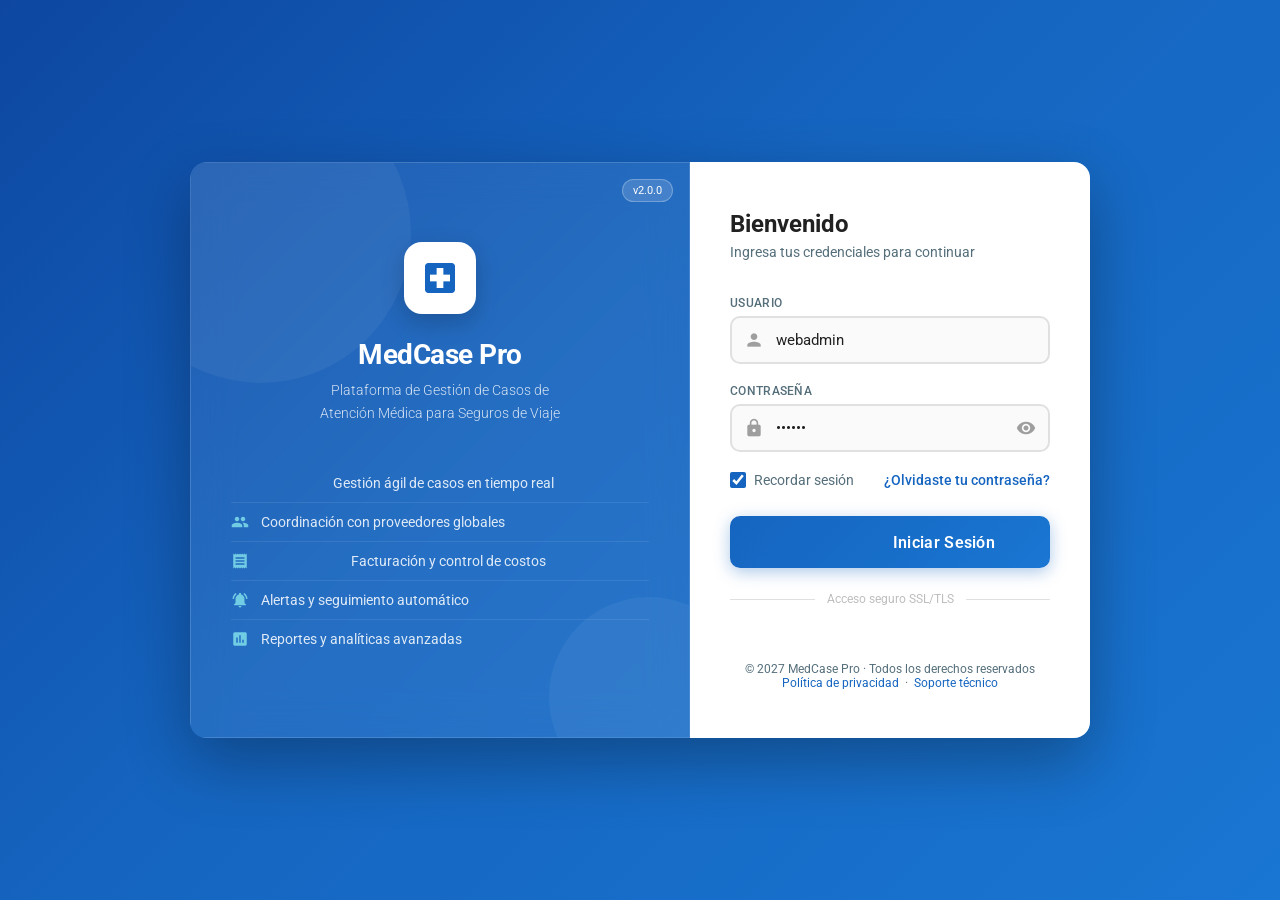
==== docs/login.html @ f03f86f4 "Rename Docs to docs to fix GitHub Pages build Co-authored-by: rockespier <5131864+rockespier@users.n" ====
<!DOCTYPE html>
<html lang="es">
<head>
  <meta charset="UTF-8">
  <meta name="viewport" content="width=device-width, initial-scale=1.0">
  <title>MedCase Pro – Iniciar Sesión</title>
  <link rel="preconnect" href="https://fonts.googleapis.com">
  <link href="https://fonts.googleapis.com/css2?family=Roboto:wght@300;400;500;700&display=swap" rel="stylesheet">
  <link href="https://fonts.googleapis.com/icon?family=Material+Icons" rel="stylesheet">
  <style>
    :root {
      --primary: #1565C0;
      --primary-dark: #0D47A1;
      --primary-50: #E3F2FD;
      --accent: #FF6F00;
      --error: #D32F2F;
      --surface: #FFFFFF;
      --bg: #F0F4F8;
      --text-primary: #212121;
      --text-secondary: #546E7A;
    }
    * { box-sizing: border-box; margin: 0; padding: 0; }
    body {
      font-family: 'Roboto', sans-serif;
      background: linear-gradient(135deg, #0D47A1 0%, #1565C0 45%, #1976D2 100%);
      min-height: 100vh;
      display: flex;
      align-items: center;
      justify-content: center;
      padding: 16px;
    }
    .login-container {
      display: flex;
      width: 100%;
      max-width: 900px;
      min-height: 540px;
      border-radius: 16px;
      overflow: hidden;
      box-shadow: 0 24px 64px rgba(0,0,0,0.3);
    }
    /* Left panel */
    .login-left {
      flex: 1;
      background: rgba(255,255,255,0.07);
      backdrop-filter: blur(20px);
      border: 1px solid rgba(255,255,255,0.15);
      display: flex;
      flex-direction: column;
      align-items: center;
      justify-content: center;
      padding: 48px 40px;
      color: white;
      position: relative;
      overflow: hidden;
    }
    .login-left::before {
      content: '';
      position: absolute;
      width: 300px; height: 300px;
      border-radius: 50%;
      background: rgba(255,255,255,0.05);
      top: -80px; left: -80px;
    }
    .login-left::after {
      content: '';
      position: absolute;
      width: 200px; height: 200px;
      border-radius: 50%;
      background: rgba(255,255,255,0.05);
      bottom: -60px; right: -60px;
    }
    .brand-logo {
      width: 72px; height: 72px;
      background: white;
      border-radius: 18px;
      display: flex;
      align-items: center;
      justify-content: center;
      margin-bottom: 24px;
      box-shadow: 0 8px 24px rgba(0,0,0,0.2);
      position: relative; z-index: 1;
    }
    .brand-logo .material-icons { font-size: 40px; color: var(--primary); }
    .brand-name {
      font-size: 28px;
      font-weight: 700;
      letter-spacing: -0.5px;
      margin-bottom: 8px;
      position: relative; z-index: 1;
    }
    .brand-tagline {
      font-size: 14px;
      font-weight: 300;
      opacity: 0.8;
      text-align: center;
      line-height: 1.6;
      max-width: 240px;
      position: relative; z-index: 1;
    }
    .features-list {
      margin-top: 40px;
      list-style: none;
      width: 100%;
      position: relative; z-index: 1;
    }
    .features-list li {
      display: flex;
      align-items: center;
      gap: 12px;
      padding: 10px 0;
      font-size: 14px;
      opacity: 0.85;
      border-bottom: 1px solid rgba(255,255,255,0.1);
    }
    .features-list li:last-child { border-bottom: none; }
    .features-list .material-icons { font-size: 18px; color: #80DEEA; }
    /* Right panel */
    .login-right {
      width: 400px;
      background: white;
      padding: 48px 40px;
      display: flex;
      flex-direction: column;
      justify-content: center;
    }
    .login-title { font-size: 24px; font-weight: 700; color: var(--text-primary); margin-bottom: 6px; }
    .login-subtitle { font-size: 14px; color: var(--text-secondary); margin-bottom: 36px; }
    .form-group { margin-bottom: 20px; }
    .form-label {
      display: block;
      font-size: 12px;
      font-weight: 500;
      color: var(--text-secondary);
      margin-bottom: 6px;
      letter-spacing: 0.3px;
      text-transform: uppercase;
    }
    .form-input {
      width: 100%;
      height: 48px;
      border: 2px solid #E0E0E0;
      border-radius: 10px;
      padding: 0 16px 0 44px;
      font-size: 15px;
      font-family: 'Roboto', sans-serif;
      color: var(--text-primary);
      transition: all 0.2s;
      background: #FAFAFA;
      outline: none;
    }
    .form-input:focus { border-color: var(--primary); background: white; box-shadow: 0 0 0 4px rgba(21,101,192,0.1); }
    .input-wrapper { position: relative; }
    .input-icon {
      position: absolute;
      left: 14px; top: 50%;
      transform: translateY(-50%);
      color: #9E9E9E;
      font-size: 20px;
    }
    .input-icon-right {
      position: absolute;
      right: 14px; top: 50%;
      transform: translateY(-50%);
      color: #9E9E9E;
      font-size: 20px;
      cursor: pointer;
      transition: color 0.2s;
    }
    .input-icon-right:hover { color: var(--primary); }
    .form-row {
      display: flex;
      align-items: center;
      justify-content: space-between;
      margin-bottom: 28px;
    }
    .checkbox-label {
      display: flex;
      align-items: center;
      gap: 8px;
      font-size: 14px;
      color: var(--text-secondary);
      cursor: pointer;
    }
    .checkbox-label input[type="checkbox"] {
      width: 16px; height: 16px;
      accent-color: var(--primary);
      cursor: pointer;
    }
    .forgot-link {
      font-size: 14px;
      color: var(--primary);
      text-decoration: none;
      font-weight: 500;
    }
    .forgot-link:hover { text-decoration: underline; }
    .btn-login {
      width: 100%;
      height: 52px;
      background: linear-gradient(135deg, #1565C0, #1976D2);
      color: white;
      border: none;
      border-radius: 10px;
      font-size: 16px;
      font-weight: 600;
      font-family: 'Roboto', sans-serif;
      cursor: pointer;
      transition: all 0.25s;
      display: flex;
      align-items: center;
      justify-content: center;
      gap: 8px;
      box-shadow: 0 4px 16px rgba(21,101,192,0.35);
      letter-spacing: 0.3px;
    }
    .btn-login:hover { transform: translateY(-2px); box-shadow: 0 8px 24px rgba(21,101,192,0.45); }
    .btn-login:active { transform: translateY(0); }
    .btn-login .material-icons { font-size: 20px; }
    .divider {
      display: flex;
      align-items: center;
      gap: 12px;
      margin: 24px 0;
      color: #BDBDBD;
      font-size: 12px;
    }
    .divider::before, .divider::after {
      content: '';
      flex: 1;
      height: 1px;
      background: #E0E0E0;
    }
    .login-footer {
      margin-top: 32px;
      text-align: center;
      font-size: 12px;
      color: var(--text-secondary);
    }
    .error-msg {
      display: none;
      background: #FFEBEE;
      border: 1px solid #FFCDD2;
      border-radius: 8px;
      padding: 12px 16px;
      font-size: 13px;
      color: var(--error);
      margin-bottom: 20px;
      align-items: center;
      gap: 8px;
    }
    .error-msg.show { display: flex; }
    .badge-version {
      position: absolute;
      top: 16px; right: 16px;
      background: rgba(255,255,255,0.15);
      color: white;
      font-size: 11px;
      padding: 4px 10px;
      border-radius: 20px;
      border: 1px solid rgba(255,255,255,0.25);
    }
    @media (max-width: 680px) {
      .login-left { display: none; }
      .login-right { width: 100%; }
    }
  </style>
</head>
<body>
  <div class="login-container">
    <!-- Left Brand Panel -->
    <div class="login-left">
      <span class="badge-version">v2.0.0</span>
      <div class="brand-logo">
        <span class="material-icons">local_hospital</span>
      </div>
      <div class="brand-name">MedCase Pro</div>
      <div class="brand-tagline">Plataforma de Gestión de Casos de Atención Médica para Seguros de Viaje</div>
      <ul class="features-list">
        <li><span class="material-icons">speed</span> Gestión ágil de casos en tiempo real</li>
        <li><span class="material-icons">people</span> Coordinación con proveedores globales</li>
        <li><span class="material-icons">receipt_long</span> Facturación y control de costos</li>
        <li><span class="material-icons">notifications_active</span> Alertas y seguimiento automático</li>
        <li><span class="material-icons">insert_chart</span> Reportes y analíticas avanzadas</li>
      </ul>
    </div>

    <!-- Right Login Form -->
    <div class="login-right">
      <div class="login-title">Bienvenido</div>
      <div class="login-subtitle">Ingresa tus credenciales para continuar</div>

      <div class="error-msg" id="errorMsg">
        <span class="material-icons">error_outline</span>
        Usuario o contraseña incorrectos. Intenta nuevamente.
      </div>

      <form onsubmit="handleLogin(event)">
        <div class="form-group">
          <label class="form-label">Usuario</label>
          <div class="input-wrapper">
            <span class="material-icons input-icon">person</span>
            <input type="text" class="form-input" id="username" placeholder="Ingresa tu usuario" value="webadmin" autocomplete="username">
          </div>
        </div>

        <div class="form-group">
          <label class="form-label">Contraseña</label>
          <div class="input-wrapper">
            <span class="material-icons input-icon">lock</span>
            <input type="password" class="form-input" id="password" placeholder="••••••••" value="123456" autocomplete="current-password">
            <span class="material-icons input-icon-right" onclick="togglePassword()" id="eyeIcon">visibility</span>
          </div>
        </div>

        <div class="form-row">
          <label class="checkbox-label">
            <input type="checkbox" checked> Recordar sesión
          </label>
          <a href="#" class="forgot-link">¿Olvidaste tu contraseña?</a>
        </div>

        <button type="submit" class="btn-login">
          <span class="material-icons">login</span>
          Iniciar Sesión
        </button>
      </form>

      <div class="divider">Acceso seguro SSL/TLS</div>

      <div class="login-footer">
        © 2027 MedCase Pro · Todos los derechos reservados<br>
        <a href="#" style="color: var(--primary); text-decoration: none;">Política de privacidad</a> &nbsp;·&nbsp;
        <a href="#" style="color: var(--primary); text-decoration: none;">Soporte técnico</a>
      </div>
    </div>
  </div>

  <script>
    function togglePassword() {
      const input = document.getElementById('password');
      const icon = document.getElementById('eyeIcon');
      if (input.type === 'password') {
        input.type = 'text';
        icon.textContent = 'visibility_off';
      } else {
        input.type = 'password';
        icon.textContent = 'visibility';
      }
    }

    function handleLogin(e) {
      e.preventDefault();
      const user = document.getElementById('username').value;
      const pass = document.getElementById('password').value;
      const err = document.getElementById('errorMsg');
      if (user === 'webadmin' && pass === '123456') {
        err.classList.remove('show');
        window.location.href = 'dashboard.html';
      } else {
        err.classList.add('show');
      }
    }
  </script>
</body>
</html>
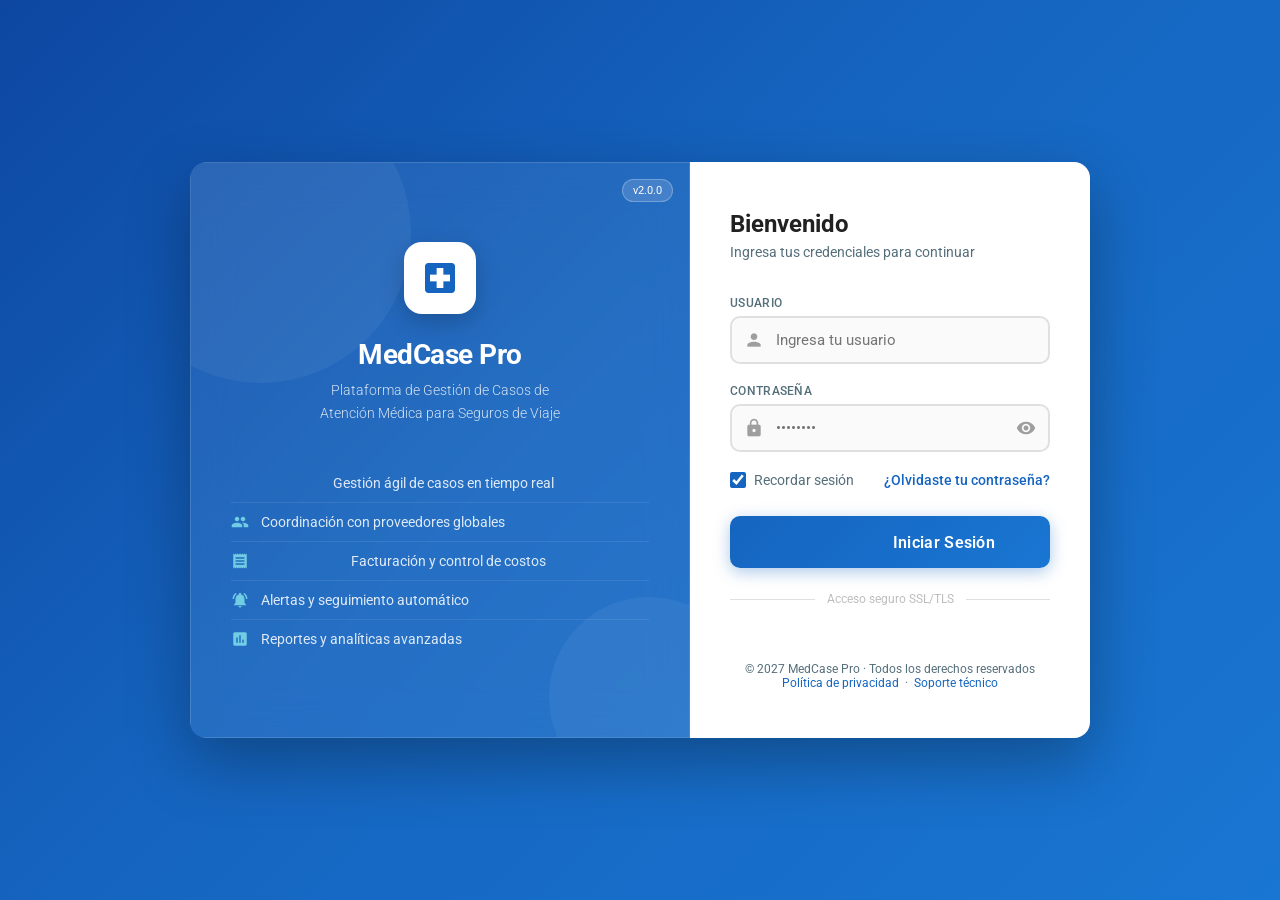
==== commit 0ab91636: "Remove hardcoded credentials from login.html Co-authored-by: rockespier <5131864+rockespier@users.no" ====
--- a/docs/login.html
+++ b/docs/login.html
@@ -298,7 +298,7 @@
           <label class="form-label">Usuario</label>
           <div class="input-wrapper">
             <span class="material-icons input-icon">person</span>
-            <input type="text" class="form-input" id="username" placeholder="Ingresa tu usuario" value="webadmin" autocomplete="username">
+            <input type="text" class="form-input" id="username" placeholder="Ingresa tu usuario" autocomplete="username">
           </div>
         </div>
 
@@ -306,7 +306,7 @@
           <label class="form-label">Contraseña</label>
           <div class="input-wrapper">
             <span class="material-icons input-icon">lock</span>
-            <input type="password" class="form-input" id="password" placeholder="••••••••" value="123456" autocomplete="current-password">
+            <input type="password" class="form-input" id="password" placeholder="••••••••" autocomplete="current-password">
             <span class="material-icons input-icon-right" onclick="togglePassword()" id="eyeIcon">visibility</span>
           </div>
         </div>
@@ -349,15 +349,8 @@
 
     function handleLogin(e) {
       e.preventDefault();
-      const user = document.getElementById('username').value;
-      const pass = document.getElementById('password').value;
       const err = document.getElementById('errorMsg');
-      if (user === 'webadmin' && pass === '123456') {
-        err.classList.remove('show');
-        window.location.href = 'dashboard.html';
-      } else {
-        err.classList.add('show');
-      }
+      err.classList.add('show');
     }
   </script>
 </body>
